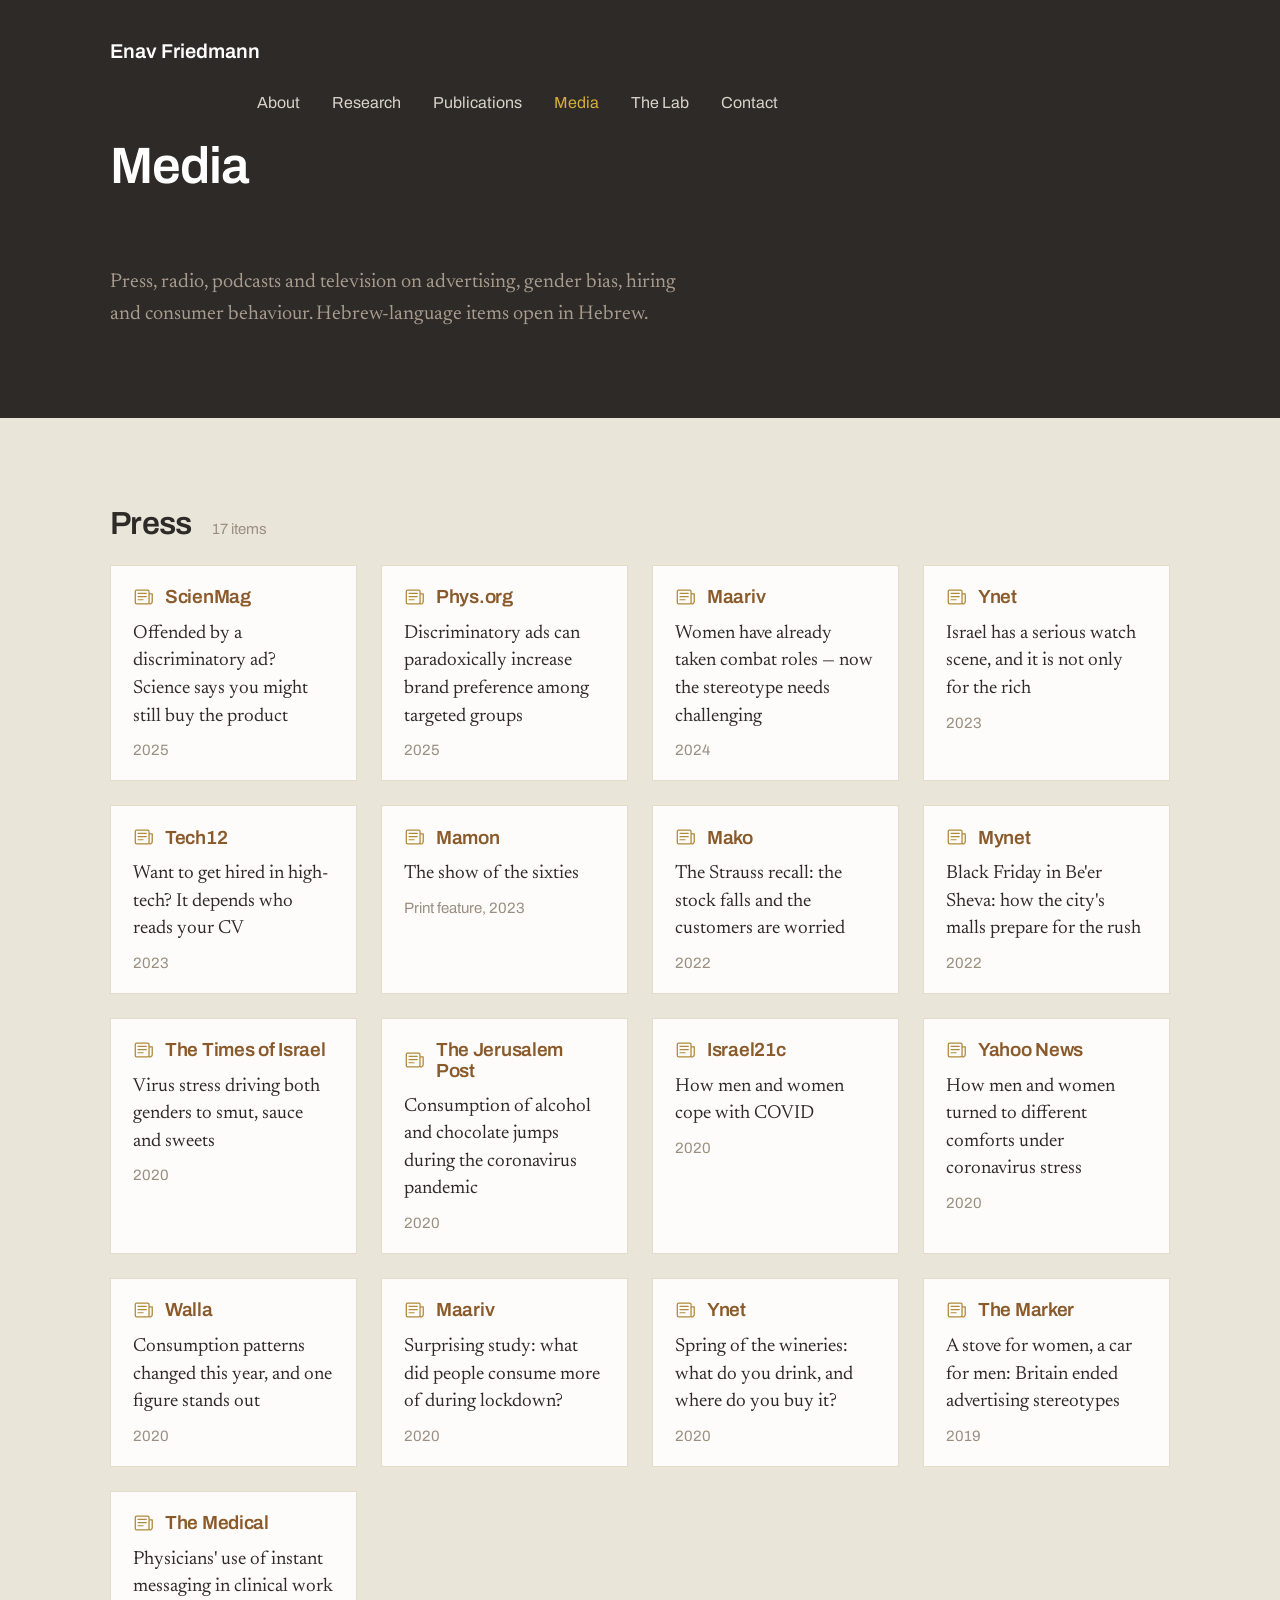
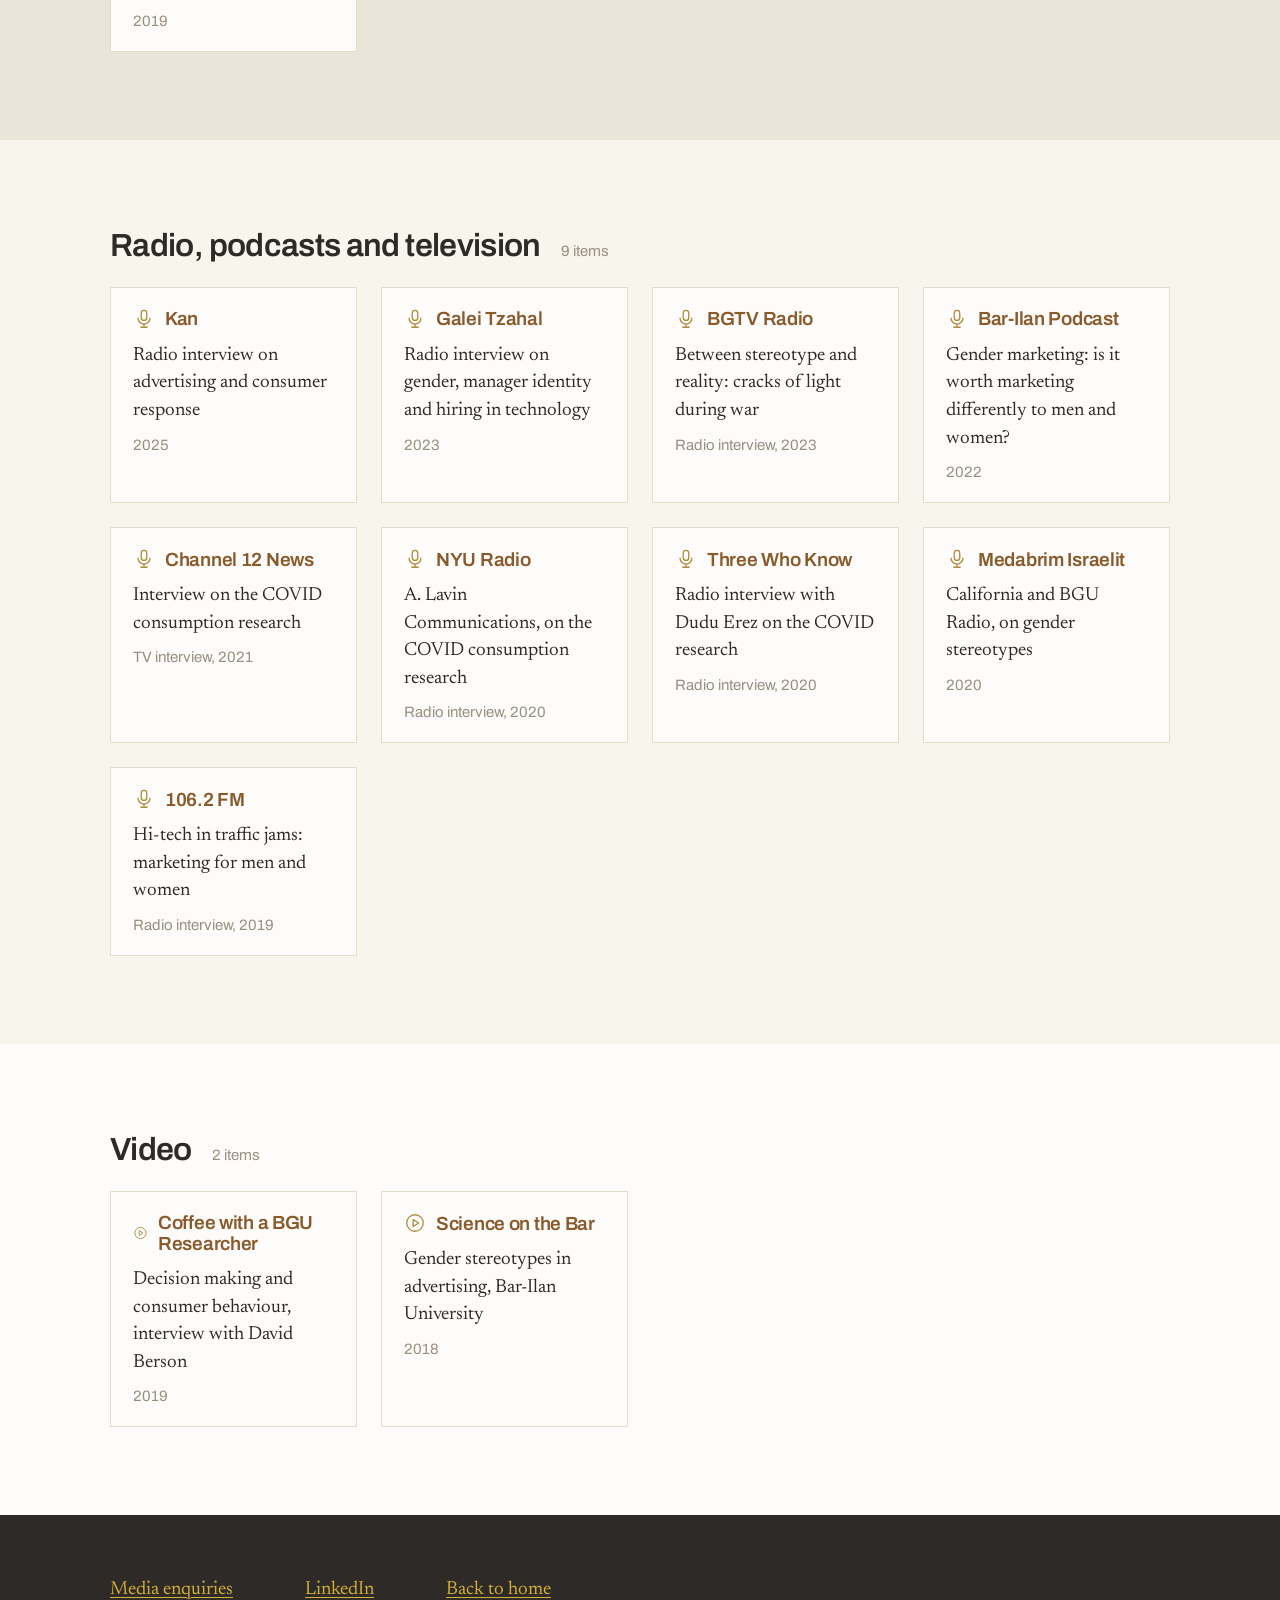
==== media.html @ 7a6b35b5 "Add site files" ====
<!doctype html>
<html lang="en">
<head>
<meta charset="utf-8">
<meta name="viewport" content="width=device-width, initial-scale=1">
<title>Media — Enav Friedmann</title>
<meta name="description" content="Press, radio and television coverage of Dr. Enav Friedmann's research.">
<link rel="preconnect" href="https://fonts.googleapis.com"><link rel="preconnect" href="https://fonts.gstatic.com" crossorigin><link rel="stylesheet" href="https://fonts.googleapis.com/css2?family=Archivo:wght@400;500;600;700&family=Newsreader:ital,opsz,wght@0,6..72,400;0,6..72,500;1,6..72,400&display=swap">
<link rel="canonical" href="https://enavfriedmann.pages.dev/media.html">
<link rel="stylesheet" href="style.css">
</head>
<body>
<header class="band band--ink"><div class="topbar"><a class="topbar__name" href="index.html">Enav Friedmann</a><nav aria-label="Main"><a href="index.html">About</a><a href="index.html#research">Research</a><a href="publications.html">Publications</a><a href="media.html" aria-current="page">Media</a><a href="index.html#lab">The Lab</a><a href="index.html#contact">Contact</a></nav></div><div class="pagehead"><h1>Media</h1><p>Press, radio, podcasts and television on advertising, gender bias, hiring and consumer behaviour. Hebrew-language items open in Hebrew.</p></div></header><section class="band band--deep"><div style="display:flex;align-items:baseline;gap:20px;flex-wrap:wrap"><h2 class="section" style="font-size:32px">Press</h2><span class="card__meta">17 items</span></div><div class="grid4" style="margin-top:24px"><a href="https://scienmag.com/have-you-been-offended-by-a-discriminatory-or-harmful-ad-science-reveals-you-might-still-end-up-buying-the-product/" class="card"><span class="card__outlet"><svg width="22" height="22" viewBox="0 0 24 24" aria-hidden="true"><rect x="2.5" y="4.5" width="15" height="15" rx="1.5" fill="none" stroke="#B08A3A" stroke-width="1.4"/><path d="M17.5,8.5 H21 V17 a2.5,2.5 0 0 1 -3.5,2.3" fill="none" stroke="#B08A3A" stroke-width="1.4" stroke-linejoin="round"/><path d="M5.5,8 H14.5 M5.5,11.5 H14.5 M5.5,15 H11" stroke="#B08A3A" stroke-width="1.3" stroke-linecap="round"/></svg>ScienMag</span>
<span class="card__head">Offended by a discriminatory ad? Science says you might still buy the product</span>
<span class="card__meta">2025</span></a><a href="https://phys.org/news/2025-08-discriminatory-ads-paradoxically-brand-groups.html" class="card"><span class="card__outlet"><svg width="22" height="22" viewBox="0 0 24 24" aria-hidden="true"><rect x="2.5" y="4.5" width="15" height="15" rx="1.5" fill="none" stroke="#B08A3A" stroke-width="1.4"/><path d="M17.5,8.5 H21 V17 a2.5,2.5 0 0 1 -3.5,2.3" fill="none" stroke="#B08A3A" stroke-width="1.4" stroke-linejoin="round"/><path d="M5.5,8 H14.5 M5.5,11.5 H14.5 M5.5,15 H11" stroke="#B08A3A" stroke-width="1.3" stroke-linecap="round"/></svg>Phys.org</span>
<span class="card__head">Discriminatory ads can paradoxically increase brand preference among targeted groups</span>
<span class="card__meta">2025</span></a><a href="https://m.maariv.co.il/journalists/opinions/Article-1073296" class="card"><span class="card__outlet"><svg width="22" height="22" viewBox="0 0 24 24" aria-hidden="true"><rect x="2.5" y="4.5" width="15" height="15" rx="1.5" fill="none" stroke="#B08A3A" stroke-width="1.4"/><path d="M17.5,8.5 H21 V17 a2.5,2.5 0 0 1 -3.5,2.3" fill="none" stroke="#B08A3A" stroke-width="1.4" stroke-linejoin="round"/><path d="M5.5,8 H14.5 M5.5,11.5 H14.5 M5.5,15 H11" stroke="#B08A3A" stroke-width="1.3" stroke-linecap="round"/></svg>Maariv</span>
<span class="card__head">Women have already taken combat roles — now the stereotype needs challenging</span>
<span class="card__meta">2024</span></a><a href="https://www.ynet.co.il/economy/article/syiraynro" class="card"><span class="card__outlet"><svg width="22" height="22" viewBox="0 0 24 24" aria-hidden="true"><rect x="2.5" y="4.5" width="15" height="15" rx="1.5" fill="none" stroke="#B08A3A" stroke-width="1.4"/><path d="M17.5,8.5 H21 V17 a2.5,2.5 0 0 1 -3.5,2.3" fill="none" stroke="#B08A3A" stroke-width="1.4" stroke-linejoin="round"/><path d="M5.5,8 H14.5 M5.5,11.5 H14.5 M5.5,15 H11" stroke="#B08A3A" stroke-width="1.3" stroke-linecap="round"/></svg>Ynet</span>
<span class="card__head">Israel has a serious watch scene, and it is not only for the rich</span>
<span class="card__meta">2023</span></a><a href="https://www.tech12.co.il/index-career/Article-99620f83c27b481027.htm" class="card"><span class="card__outlet"><svg width="22" height="22" viewBox="0 0 24 24" aria-hidden="true"><rect x="2.5" y="4.5" width="15" height="15" rx="1.5" fill="none" stroke="#B08A3A" stroke-width="1.4"/><path d="M17.5,8.5 H21 V17 a2.5,2.5 0 0 1 -3.5,2.3" fill="none" stroke="#B08A3A" stroke-width="1.4" stroke-linejoin="round"/><path d="M5.5,8 H14.5 M5.5,11.5 H14.5 M5.5,15 H11" stroke="#B08A3A" stroke-width="1.3" stroke-linecap="round"/></svg>Tech12</span>
<span class="card__head">Want to get hired in high-tech? It depends who reads your CV</span>
<span class="card__meta">2023</span></a><div class="card"><span class="card__outlet"><svg width="22" height="22" viewBox="0 0 24 24" aria-hidden="true"><rect x="2.5" y="4.5" width="15" height="15" rx="1.5" fill="none" stroke="#B08A3A" stroke-width="1.4"/><path d="M17.5,8.5 H21 V17 a2.5,2.5 0 0 1 -3.5,2.3" fill="none" stroke="#B08A3A" stroke-width="1.4" stroke-linejoin="round"/><path d="M5.5,8 H14.5 M5.5,11.5 H14.5 M5.5,15 H11" stroke="#B08A3A" stroke-width="1.3" stroke-linecap="round"/></svg>Mamon</span>
<span class="card__head">The show of the sixties</span>
<span class="card__meta">Print feature, 2023</span></div><a href="https://www.mako.co.il/news-money/2022q2/Article-269127523806081027.htm" class="card"><span class="card__outlet"><svg width="22" height="22" viewBox="0 0 24 24" aria-hidden="true"><rect x="2.5" y="4.5" width="15" height="15" rx="1.5" fill="none" stroke="#B08A3A" stroke-width="1.4"/><path d="M17.5,8.5 H21 V17 a2.5,2.5 0 0 1 -3.5,2.3" fill="none" stroke="#B08A3A" stroke-width="1.4" stroke-linejoin="round"/><path d="M5.5,8 H14.5 M5.5,11.5 H14.5 M5.5,15 H11" stroke="#B08A3A" stroke-width="1.3" stroke-linecap="round"/></svg>Mako</span>
<span class="card__head">The Strauss recall: the stock falls and the customers are worried</span>
<span class="card__meta">2022</span></a><a href="https://beersheva.mynet.co.il/article/hjeppw4us" class="card"><span class="card__outlet"><svg width="22" height="22" viewBox="0 0 24 24" aria-hidden="true"><rect x="2.5" y="4.5" width="15" height="15" rx="1.5" fill="none" stroke="#B08A3A" stroke-width="1.4"/><path d="M17.5,8.5 H21 V17 a2.5,2.5 0 0 1 -3.5,2.3" fill="none" stroke="#B08A3A" stroke-width="1.4" stroke-linejoin="round"/><path d="M5.5,8 H14.5 M5.5,11.5 H14.5 M5.5,15 H11" stroke="#B08A3A" stroke-width="1.3" stroke-linecap="round"/></svg>Mynet</span>
<span class="card__head">Black Friday in Be'er Sheva: how the city's malls prepare for the rush</span>
<span class="card__meta">2022</span></a><a href="https://www.timesofisrael.com/virus-stress-driving-both-genders-to-smut-sauce-and-sweets-research/" class="card"><span class="card__outlet"><svg width="22" height="22" viewBox="0 0 24 24" aria-hidden="true"><rect x="2.5" y="4.5" width="15" height="15" rx="1.5" fill="none" stroke="#B08A3A" stroke-width="1.4"/><path d="M17.5,8.5 H21 V17 a2.5,2.5 0 0 1 -3.5,2.3" fill="none" stroke="#B08A3A" stroke-width="1.4" stroke-linejoin="round"/><path d="M5.5,8 H14.5 M5.5,11.5 H14.5 M5.5,15 H11" stroke="#B08A3A" stroke-width="1.3" stroke-linecap="round"/></svg>The Times of Israel</span>
<span class="card__head">Virus stress driving both genders to smut, sauce and sweets</span>
<span class="card__meta">2020</span></a><a href="https://www.jpost.com/health-science/alcohol-chocolate-and-porn-consumption-jumps-during-coronavirus-pandemic-641475" class="card"><span class="card__outlet"><svg width="22" height="22" viewBox="0 0 24 24" aria-hidden="true"><rect x="2.5" y="4.5" width="15" height="15" rx="1.5" fill="none" stroke="#B08A3A" stroke-width="1.4"/><path d="M17.5,8.5 H21 V17 a2.5,2.5 0 0 1 -3.5,2.3" fill="none" stroke="#B08A3A" stroke-width="1.4" stroke-linejoin="round"/><path d="M5.5,8 H14.5 M5.5,11.5 H14.5 M5.5,15 H11" stroke="#B08A3A" stroke-width="1.3" stroke-linecap="round"/></svg>The Jerusalem Post</span>
<span class="card__head">Consumption of alcohol and chocolate jumps during the coronavirus pandemic</span>
<span class="card__meta">2020</span></a><a href="https://www.israel21c.org/chocolate-booze-porn-how-men-and-women-cope-with-covid/" class="card"><span class="card__outlet"><svg width="22" height="22" viewBox="0 0 24 24" aria-hidden="true"><rect x="2.5" y="4.5" width="15" height="15" rx="1.5" fill="none" stroke="#B08A3A" stroke-width="1.4"/><path d="M17.5,8.5 H21 V17 a2.5,2.5 0 0 1 -3.5,2.3" fill="none" stroke="#B08A3A" stroke-width="1.4" stroke-linejoin="round"/><path d="M5.5,8 H14.5 M5.5,11.5 H14.5 M5.5,15 H11" stroke="#B08A3A" stroke-width="1.3" stroke-linecap="round"/></svg>Israel21c</span>
<span class="card__head">How men and women cope with COVID</span>
<span class="card__meta">2020</span></a><a href="https://www.yahoo.com/news/women-porn-chocolate-man-coronavirus-160414730.html" class="card"><span class="card__outlet"><svg width="22" height="22" viewBox="0 0 24 24" aria-hidden="true"><rect x="2.5" y="4.5" width="15" height="15" rx="1.5" fill="none" stroke="#B08A3A" stroke-width="1.4"/><path d="M17.5,8.5 H21 V17 a2.5,2.5 0 0 1 -3.5,2.3" fill="none" stroke="#B08A3A" stroke-width="1.4" stroke-linejoin="round"/><path d="M5.5,8 H14.5 M5.5,11.5 H14.5 M5.5,15 H11" stroke="#B08A3A" stroke-width="1.3" stroke-linecap="round"/></svg>Yahoo News</span>
<span class="card__head">How men and women turned to different comforts under coronavirus stress</span>
<span class="card__meta">2020</span></a><a href="https://tech.walla.co.il/item/3385173" class="card"><span class="card__outlet"><svg width="22" height="22" viewBox="0 0 24 24" aria-hidden="true"><rect x="2.5" y="4.5" width="15" height="15" rx="1.5" fill="none" stroke="#B08A3A" stroke-width="1.4"/><path d="M17.5,8.5 H21 V17 a2.5,2.5 0 0 1 -3.5,2.3" fill="none" stroke="#B08A3A" stroke-width="1.4" stroke-linejoin="round"/><path d="M5.5,8 H14.5 M5.5,11.5 H14.5 M5.5,15 H11" stroke="#B08A3A" stroke-width="1.3" stroke-linecap="round"/></svg>Walla</span>
<span class="card__head">Consumption patterns changed this year, and one figure stands out</span>
<span class="card__meta">2020</span></a><a href="https://www.maariv.co.il/news/viral/Article-788708" class="card"><span class="card__outlet"><svg width="22" height="22" viewBox="0 0 24 24" aria-hidden="true"><rect x="2.5" y="4.5" width="15" height="15" rx="1.5" fill="none" stroke="#B08A3A" stroke-width="1.4"/><path d="M17.5,8.5 H21 V17 a2.5,2.5 0 0 1 -3.5,2.3" fill="none" stroke="#B08A3A" stroke-width="1.4" stroke-linejoin="round"/><path d="M5.5,8 H14.5 M5.5,11.5 H14.5 M5.5,15 H11" stroke="#B08A3A" stroke-width="1.3" stroke-linecap="round"/></svg>Maariv</span>
<span class="card__head">Surprising study: what did people consume more of during lockdown?</span>
<span class="card__meta">2020</span></a><a href="https://www.ynet.co.il/economy/article/HkEW5nD4v" class="card"><span class="card__outlet"><svg width="22" height="22" viewBox="0 0 24 24" aria-hidden="true"><rect x="2.5" y="4.5" width="15" height="15" rx="1.5" fill="none" stroke="#B08A3A" stroke-width="1.4"/><path d="M17.5,8.5 H21 V17 a2.5,2.5 0 0 1 -3.5,2.3" fill="none" stroke="#B08A3A" stroke-width="1.4" stroke-linejoin="round"/><path d="M5.5,8 H14.5 M5.5,11.5 H14.5 M5.5,15 H11" stroke="#B08A3A" stroke-width="1.3" stroke-linecap="round"/></svg>Ynet</span>
<span class="card__head">Spring of the wineries: what do you drink, and where do you buy it?</span>
<span class="card__meta">2020</span></a><a href="https://www.themarker.com/advertising/.premium-1.6883371" class="card"><span class="card__outlet"><svg width="22" height="22" viewBox="0 0 24 24" aria-hidden="true"><rect x="2.5" y="4.5" width="15" height="15" rx="1.5" fill="none" stroke="#B08A3A" stroke-width="1.4"/><path d="M17.5,8.5 H21 V17 a2.5,2.5 0 0 1 -3.5,2.3" fill="none" stroke="#B08A3A" stroke-width="1.4" stroke-linejoin="round"/><path d="M5.5,8 H14.5 M5.5,11.5 H14.5 M5.5,15 H11" stroke="#B08A3A" stroke-width="1.3" stroke-linecap="round"/></svg>The Marker</span>
<span class="card__head">A stove for women, a car for men: Britain ended advertising stereotypes</span>
<span class="card__meta">2019</span></a><a href="http://www.themedical.co.il/Article.aspx?f=12&amp;s=2&amp;id=4566" class="card"><span class="card__outlet"><svg width="22" height="22" viewBox="0 0 24 24" aria-hidden="true"><rect x="2.5" y="4.5" width="15" height="15" rx="1.5" fill="none" stroke="#B08A3A" stroke-width="1.4"/><path d="M17.5,8.5 H21 V17 a2.5,2.5 0 0 1 -3.5,2.3" fill="none" stroke="#B08A3A" stroke-width="1.4" stroke-linejoin="round"/><path d="M5.5,8 H14.5 M5.5,11.5 H14.5 M5.5,15 H11" stroke="#B08A3A" stroke-width="1.3" stroke-linecap="round"/></svg>The Medical</span>
<span class="card__head">Physicians' use of instant messaging in clinical work</span>
<span class="card__meta">2019</span></a></div></section><section class="band band--pale"><div style="display:flex;align-items:baseline;gap:20px;flex-wrap:wrap"><h2 class="section" style="font-size:32px">Radio, podcasts and television</h2><span class="card__meta">9 items</span></div><div class="grid4" style="margin-top:24px"><a href="https://kan.org.il/content/kan/podcasts/p-8270/940524/" class="card"><span class="card__outlet"><svg width="22" height="22" viewBox="0 0 24 24" aria-hidden="true"><rect x="9" y="2.5" width="6" height="11" rx="3" fill="none" stroke="#B08A3A" stroke-width="1.4"/><path d="M5.5,11 a6.5,6.5 0 0 0 13,0" fill="none" stroke="#B08A3A" stroke-width="1.4" stroke-linecap="round"/><path d="M12,17.5 V21 M8.5,21 H15.5" stroke="#B08A3A" stroke-width="1.4" stroke-linecap="round"/></svg>Kan</span>
<span class="card__head">Radio interview on advertising and consumer response</span>
<span class="card__meta">2025</span></a><a href="https://youtu.be/tvySqyRz0js" class="card"><span class="card__outlet"><svg width="22" height="22" viewBox="0 0 24 24" aria-hidden="true"><rect x="9" y="2.5" width="6" height="11" rx="3" fill="none" stroke="#B08A3A" stroke-width="1.4"/><path d="M5.5,11 a6.5,6.5 0 0 0 13,0" fill="none" stroke="#B08A3A" stroke-width="1.4" stroke-linecap="round"/><path d="M12,17.5 V21 M8.5,21 H15.5" stroke="#B08A3A" stroke-width="1.4" stroke-linecap="round"/></svg>Galei Tzahal</span>
<span class="card__head">Radio interview on gender, manager identity and hiring in technology</span>
<span class="card__meta">2023</span></a><div class="card"><span class="card__outlet"><svg width="22" height="22" viewBox="0 0 24 24" aria-hidden="true"><rect x="9" y="2.5" width="6" height="11" rx="3" fill="none" stroke="#B08A3A" stroke-width="1.4"/><path d="M5.5,11 a6.5,6.5 0 0 0 13,0" fill="none" stroke="#B08A3A" stroke-width="1.4" stroke-linecap="round"/><path d="M12,17.5 V21 M8.5,21 H15.5" stroke="#B08A3A" stroke-width="1.4" stroke-linecap="round"/></svg>BGTV Radio</span>
<span class="card__head">Between stereotype and reality: cracks of light during war</span>
<span class="card__meta">Radio interview, 2023</span></div><a href="https://www.biu.ac.il/podcast/12281" class="card"><span class="card__outlet"><svg width="22" height="22" viewBox="0 0 24 24" aria-hidden="true"><rect x="9" y="2.5" width="6" height="11" rx="3" fill="none" stroke="#B08A3A" stroke-width="1.4"/><path d="M5.5,11 a6.5,6.5 0 0 0 13,0" fill="none" stroke="#B08A3A" stroke-width="1.4" stroke-linecap="round"/><path d="M12,17.5 V21 M8.5,21 H15.5" stroke="#B08A3A" stroke-width="1.4" stroke-linecap="round"/></svg>Bar-Ilan Podcast</span>
<span class="card__head">Gender marketing: is it worth marketing differently to men and women?</span>
<span class="card__meta">2022</span></a><div class="card"><span class="card__outlet"><svg width="22" height="22" viewBox="0 0 24 24" aria-hidden="true"><rect x="9" y="2.5" width="6" height="11" rx="3" fill="none" stroke="#B08A3A" stroke-width="1.4"/><path d="M5.5,11 a6.5,6.5 0 0 0 13,0" fill="none" stroke="#B08A3A" stroke-width="1.4" stroke-linecap="round"/><path d="M12,17.5 V21 M8.5,21 H15.5" stroke="#B08A3A" stroke-width="1.4" stroke-linecap="round"/></svg>Channel 12 News</span>
<span class="card__head">Interview on the COVID consumption research</span>
<span class="card__meta">TV interview, 2021</span></div><div class="card"><span class="card__outlet"><svg width="22" height="22" viewBox="0 0 24 24" aria-hidden="true"><rect x="9" y="2.5" width="6" height="11" rx="3" fill="none" stroke="#B08A3A" stroke-width="1.4"/><path d="M5.5,11 a6.5,6.5 0 0 0 13,0" fill="none" stroke="#B08A3A" stroke-width="1.4" stroke-linecap="round"/><path d="M12,17.5 V21 M8.5,21 H15.5" stroke="#B08A3A" stroke-width="1.4" stroke-linecap="round"/></svg>NYU Radio</span>
<span class="card__head">A. Lavin Communications, on the COVID consumption research</span>
<span class="card__meta">Radio interview, 2020</span></div><div class="card"><span class="card__outlet"><svg width="22" height="22" viewBox="0 0 24 24" aria-hidden="true"><rect x="9" y="2.5" width="6" height="11" rx="3" fill="none" stroke="#B08A3A" stroke-width="1.4"/><path d="M5.5,11 a6.5,6.5 0 0 0 13,0" fill="none" stroke="#B08A3A" stroke-width="1.4" stroke-linecap="round"/><path d="M12,17.5 V21 M8.5,21 H15.5" stroke="#B08A3A" stroke-width="1.4" stroke-linecap="round"/></svg>Three Who Know</span>
<span class="card__head">Radio interview with Dudu Erez on the COVID research</span>
<span class="card__meta">Radio interview, 2020</span></div><a href="https://www.facebook.com/talia.priel/posts/10223049304114685" class="card"><span class="card__outlet"><svg width="22" height="22" viewBox="0 0 24 24" aria-hidden="true"><rect x="9" y="2.5" width="6" height="11" rx="3" fill="none" stroke="#B08A3A" stroke-width="1.4"/><path d="M5.5,11 a6.5,6.5 0 0 0 13,0" fill="none" stroke="#B08A3A" stroke-width="1.4" stroke-linecap="round"/><path d="M12,17.5 V21 M8.5,21 H15.5" stroke="#B08A3A" stroke-width="1.4" stroke-linecap="round"/></svg>Medabrim Israelit</span>
<span class="card__head">California and BGU Radio, on gender stereotypes</span>
<span class="card__meta">2020</span></a><div class="card"><span class="card__outlet"><svg width="22" height="22" viewBox="0 0 24 24" aria-hidden="true"><rect x="9" y="2.5" width="6" height="11" rx="3" fill="none" stroke="#B08A3A" stroke-width="1.4"/><path d="M5.5,11 a6.5,6.5 0 0 0 13,0" fill="none" stroke="#B08A3A" stroke-width="1.4" stroke-linecap="round"/><path d="M12,17.5 V21 M8.5,21 H15.5" stroke="#B08A3A" stroke-width="1.4" stroke-linecap="round"/></svg>106.2 FM</span>
<span class="card__head">Hi-tech in traffic jams: marketing for men and women</span>
<span class="card__meta">Radio interview, 2019</span></div></div></section><section class="band "><div style="display:flex;align-items:baseline;gap:20px;flex-wrap:wrap"><h2 class="section" style="font-size:32px">Video</h2><span class="card__meta">2 items</span></div><div class="grid4" style="margin-top:24px"><a href="https://www.youtube.com/watch?v=xHjI4qjUa8" class="card"><span class="card__outlet"><svg width="22" height="22" viewBox="0 0 24 24" aria-hidden="true"><circle cx="12" cy="12" r="9" fill="none" stroke="#B08A3A" stroke-width="1.4"/><path d="M10,8.2 L16,12 L10,15.8 Z" fill="none" stroke="#B08A3A" stroke-width="1.4" stroke-linejoin="round"/></svg>Coffee with a BGU Researcher</span>
<span class="card__head">Decision making and consumer behaviour, interview with David Berson</span>
<span class="card__meta">2019</span></a><a href="https://www.youtube.com/watch?v=zvtzeI1Rldc" class="card"><span class="card__outlet"><svg width="22" height="22" viewBox="0 0 24 24" aria-hidden="true"><circle cx="12" cy="12" r="9" fill="none" stroke="#B08A3A" stroke-width="1.4"/><path d="M10,8.2 L16,12 L10,15.8 Z" fill="none" stroke="#B08A3A" stroke-width="1.4" stroke-linejoin="round"/></svg>Science on the Bar</span>
<span class="card__head">Gender stereotypes in advertising, Bar-Ilan University</span>
<span class="card__meta">2018</span></a></div></section><footer><div class="foot" style="border:0;margin:0;padding:0"><p><a href="mailto:enavfrie@bgu.ac.il">Media enquiries</a></p><p><a href="https://www.linkedin.com/in/enav-friedmann-14080b145/">LinkedIn</a></p><p><a href="index.html">Back to home</a></p></div></footer>
</body>
</html>
---- style.css ----
:root {
  --ink: #2E2A28;
  --ink-soft: #4A443F;
  --paper: #FDFCFA;
  --beige: #F4F1E9;
  --beige-deep: #EAE5D9;
  --beige-pale: #F8F5ED;
  --gold: #D4AF37;
  --gold-deep: #9A7B1F;
  --brown: #8A5A2B;
  --clay: #A8442C;
  --text: #2E2A28;
  --text-soft: #544A41;
  --muted: #7A6D60;
  --muted-dark: #A79C8E;
  --cream: #D8D2C8;
  --rule: #DED8CC;
  --sans: Archivo, system-ui, sans-serif;
  --serif: Newsreader, Georgia, serif;
  --pad: 110px;
}
* { box-sizing: border-box; }
html { scroll-behavior: smooth; }
body {
  margin: 0;
  background: var(--paper);
  font-family: var(--serif);
  color: var(--text);
  -webkit-font-smoothing: antialiased;
}
a { color: var(--brown); text-decoration-thickness: 1px; text-underline-offset: 3px; }
a:hover { color: var(--clay); }
a:focus-visible { outline: 2px solid var(--gold); outline-offset: 3px; }
h1, h2, h3 { font-family: var(--sans); font-weight: 600; letter-spacing: -0.02em; margin: 0; }
.band { padding: 88px var(--pad); }
.band--ink { background: var(--ink); color: #fff; }
.band--beige { background: var(--beige); }
.band--pale { background: var(--beige-pale); }
.band--deep { background: var(--beige-deep); }
.row { display: flex; gap: 88px; align-items: flex-start; }
.row__rail { width: 280px; flex-shrink: 0; }
.row__body { flex: 1; min-width: 0; }
h2.section { font-size: 40px; line-height: 1.1; }
h3.group { font-family: var(--sans); font-size: 16px; font-weight: 600; color: var(--brown); margin: 0 0 8px; }
.list { display: flex; flex-direction: column; }
.list > * { border-top: 1px solid var(--rule); padding: 19px 0; }
.list > *:last-child { border-bottom: 1px solid var(--rule); }
.item-title { font-size: 22px; line-height: 1.42; display: block; }
.item-meta { font-family: var(--sans); font-size: 16px; color: var(--muted); display: block; margin-top: 6px; }
.grid2 { display: grid; grid-template-columns: repeat(2, minmax(0, 1fr)); gap: 46px 64px; }
.grid3 { display: grid; grid-template-columns: repeat(3, minmax(0, 1fr)); gap: 52px; }
.grid4 { display: grid; grid-template-columns: repeat(4, minmax(0, 1fr)); gap: 24px; }
/* ---------- top bar ---------- */
.topbar { display: flex; align-items: baseline; gap: 32px; flex-wrap: wrap; position: absolute; top: 40px; left: var(--pad); right: 502px; }
.topbar__name { font-family: var(--sans); font-size: 20px; font-weight: 600; color: #fff; text-decoration: none; }
.topbar nav { margin-left: auto; display: flex; gap: 32px; flex-wrap: wrap; }
.topbar nav a { font-family: var(--sans); font-size: 16px; color: var(--cream); text-decoration: none; }
.topbar nav a:hover, .topbar nav a[aria-current="page"] { color: var(--gold); }
/* ---------- hero ---------- */
.hero { position: relative; background: var(--ink); display: flex; align-items: stretch; min-height: 560px; }
.hero__content { flex: 1; min-width: 0; padding: 104px 502px 72px var(--pad); display: flex; flex-direction: column; gap: 36px; justify-content: center; }
.hero h1 { font-size: clamp(38px, 4.6vw, 66px); line-height: 1.06; color: #fff; letter-spacing: -0.03em; }
.hero__sub { font-size: clamp(19px, 1.7vw, 25px); line-height: 1.5; color: var(--cream); margin: 24px 0 0; max-width: 40ch; }
.hero__credit { font-family: var(--sans); font-size: 17px; line-height: 1.5; color: var(--muted-dark); }
.hero__portrait { position: absolute; top: 0; right: 0; bottom: 0; width: 430px; height: 100%; object-fit: cover; object-position: 50% 18%; display: block; }
.btns { display: flex; gap: 14px; flex-wrap: wrap; margin-top: 18px; }
.btn { font-family: var(--sans); font-size: 17px; font-weight: 500; padding: 11px 22px; border-radius: 3px; text-decoration: none; display: inline-block; }
.btn--solid { background: var(--gold); color: var(--ink); }
.btn--solid:hover { background: #E3C258; color: var(--ink); }
.btn--ghost { color: var(--gold); border: 1px solid #5C544D; }
.btn--ghost:hover { color: var(--gold); border-color: var(--gold); }
/* ---------- page header (inner pages) ---------- */
.pagehead { display: flex; gap: 72px; align-items: flex-end; margin-top: 52px; flex-wrap: wrap; }
.pagehead h1 { font-size: clamp(36px, 4vw, 58px); line-height: 1.05; color: #fff; width: 560px; max-width: 100%; }
.pagehead p { font-size: 20px; line-height: 1.6; color: var(--muted-dark); max-width: 52ch; margin: 0; }
/* ---------- misc ---------- */
.lead { font-size: 24px; line-height: 1.6; max-width: 70ch; margin: 0; }
.milestones { display: flex; flex-wrap: wrap; align-items: center; gap: 14px 18px; }
.milestones span { font-size: 19px; line-height: 1.5; }
.dot { width: 5px; height: 5px; border-radius: 50%; background: var(--gold); flex-shrink: 0; }
.question { font-size: clamp(21px, 2vw, 27px); line-height: 1.4; margin: 0; }
.card { display: flex; flex-direction: column; gap: 12px; text-decoration: none; background: var(--paper); border: 1px solid #E3DCCB; padding: 20px 22px 22px; }
.card:hover { border-color: var(--gold); }
.card__outlet { display: flex; align-items: center; gap: 10px; font-family: var(--sans); font-size: 19px; font-weight: 600; color: var(--brown); letter-spacing: -0.015em; }
.card__head { font-size: 19px; line-height: 1.45; color: var(--text); }
.card__meta { font-family: var(--sans); font-size: 15px; color: #9A8E80; }
.instr { display: flex; flex-direction: column; gap: 13px; border-top: 1px solid var(--ink-soft); padding-top: 22px; }
.instr__icon { display: block; margin-bottom: 4px; }
.instr h3 { font-size: 21px; color: #fff; }
.instr p { font-size: 19px; line-height: 1.55; color: var(--muted-dark); margin: 0; }
.pub { border-top: 1px solid var(--rule); padding: 22px 0; display: flex; flex-direction: column; gap: 7px; }
.pub:last-child { border-bottom: 1px solid var(--rule); }
.pub__title { font-size: 24px; line-height: 1.38; }
.pub__authors { font-size: 18px; line-height: 1.5; color: var(--text-soft); }
.pub__venue { display: flex; gap: 16px; align-items: baseline; flex-wrap: wrap; font-size: 17px; line-height: 1.5; color: var(--muted); }
.pub__venue em { font-style: italic; }
.pub__year { font-family: var(--sans); font-size: 15px; }
footer { background: var(--ink); color: #fff; padding: 60px var(--pad); }
footer a { color: var(--gold); }
.foot { display: flex; gap: 72px; flex-wrap: wrap; border-top: 1px solid var(--ink-soft); padding-top: 26px; margin-top: 30px; }
.foot span, .foot p { font-size: 19px; line-height: 1.6; color: var(--cream); margin: 0; }
@media (max-width: 1100px) {
  :root { --pad: 56px; }
  .row { gap: 48px; }
  .row__rail { width: 220px; }
  .grid4 { grid-template-columns: repeat(2, minmax(0, 1fr)); }
}
@media (max-width: 860px) {
  .hero { position: relative; }
  :root { --pad: 28px; }
  .band { padding: 56px var(--pad); }
  .hero { flex-direction: column-reverse; min-height: 0; position: static; }
  .hero__content { padding: 84px var(--pad) 44px; gap: 26px; }
  .hero__portrait { position: static; width: 100%; height: 320px; object-position: 50% 20%; }
  .row { flex-direction: column; gap: 22px; }
  .row__rail { width: 100%; }
  h2.section { font-size: 30px; }
  .grid2, .grid3, .grid4 { grid-template-columns: 1fr; gap: 30px; }
  .lead { font-size: 20px; }
  .item-title { font-size: 19px; }
  .pub__title { font-size: 20px; }
  .pagehead { gap: 22px; margin-top: 32px; }
  .topbar { position: absolute; top: 22px; left: var(--pad); right: var(--pad); }
  .topbar nav { gap: 16px; margin-left: 0; width: 100%; }
  .foot { gap: 28px; }
}
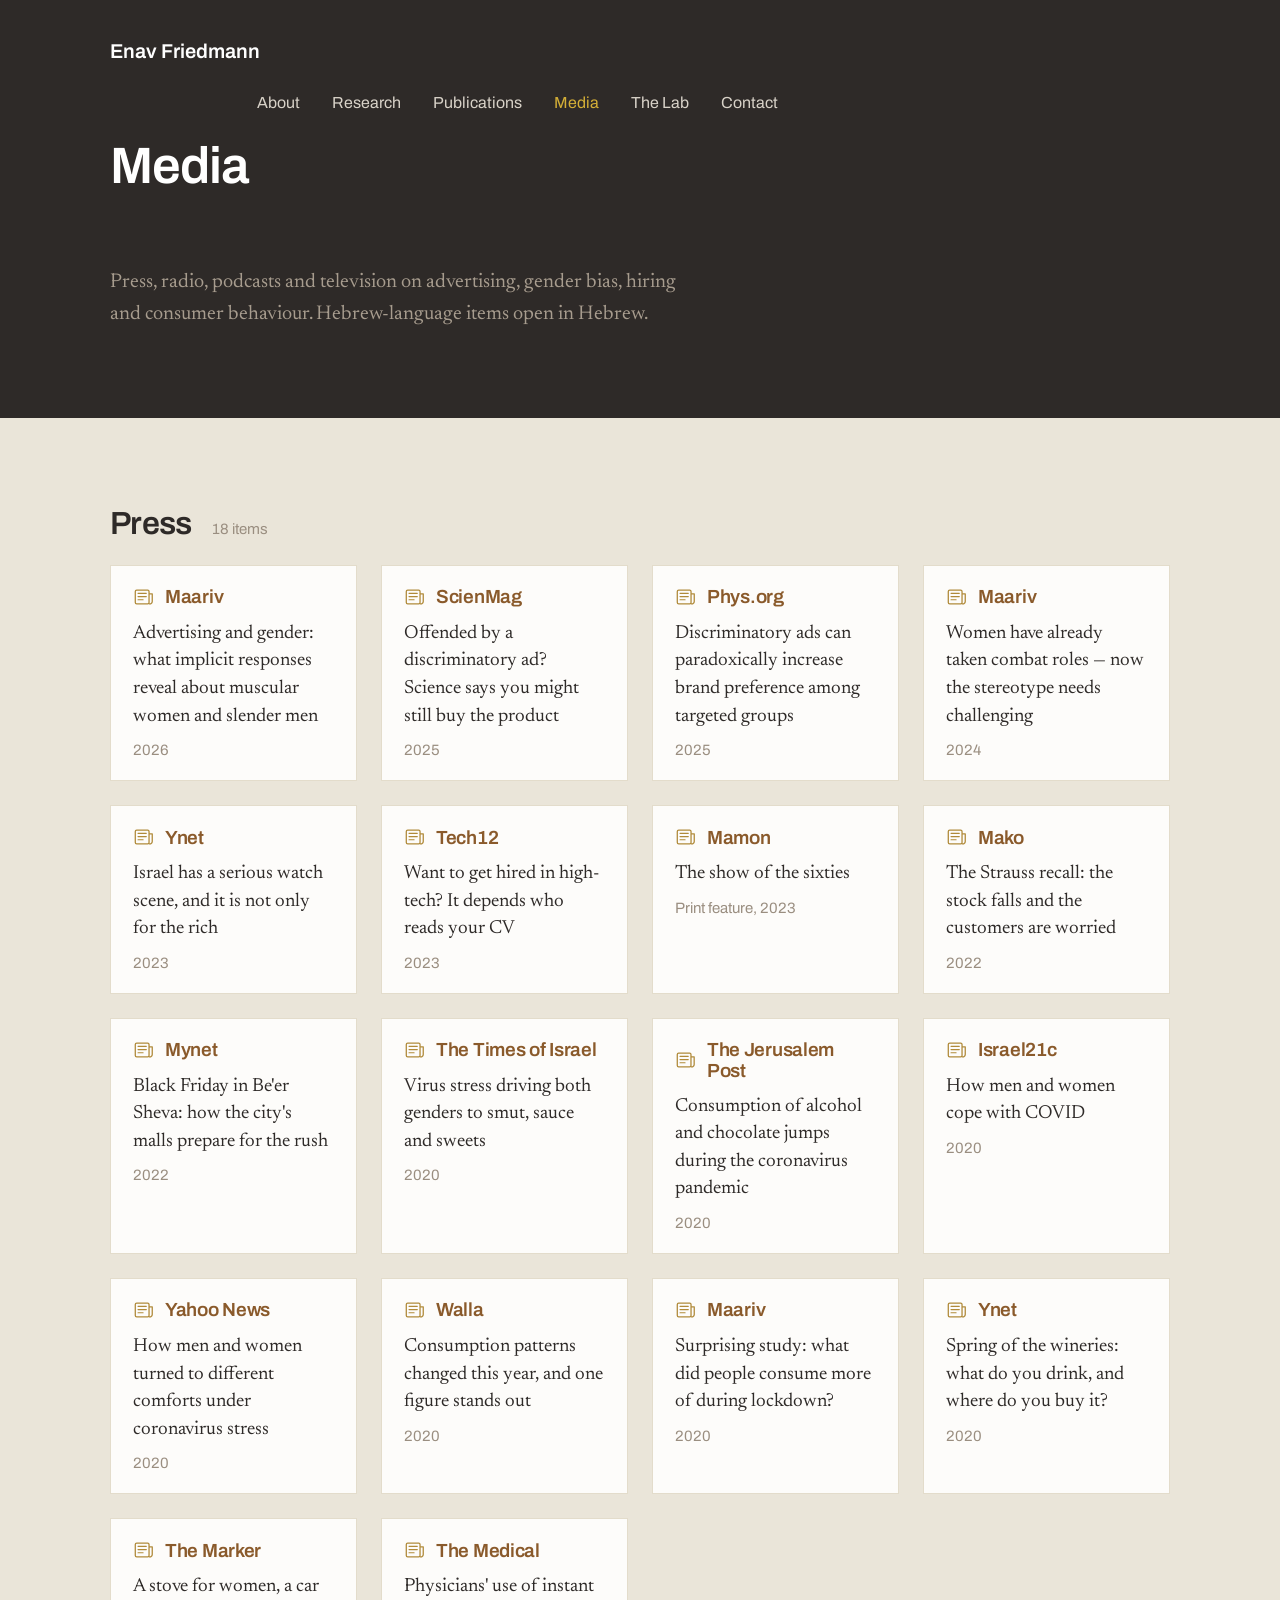
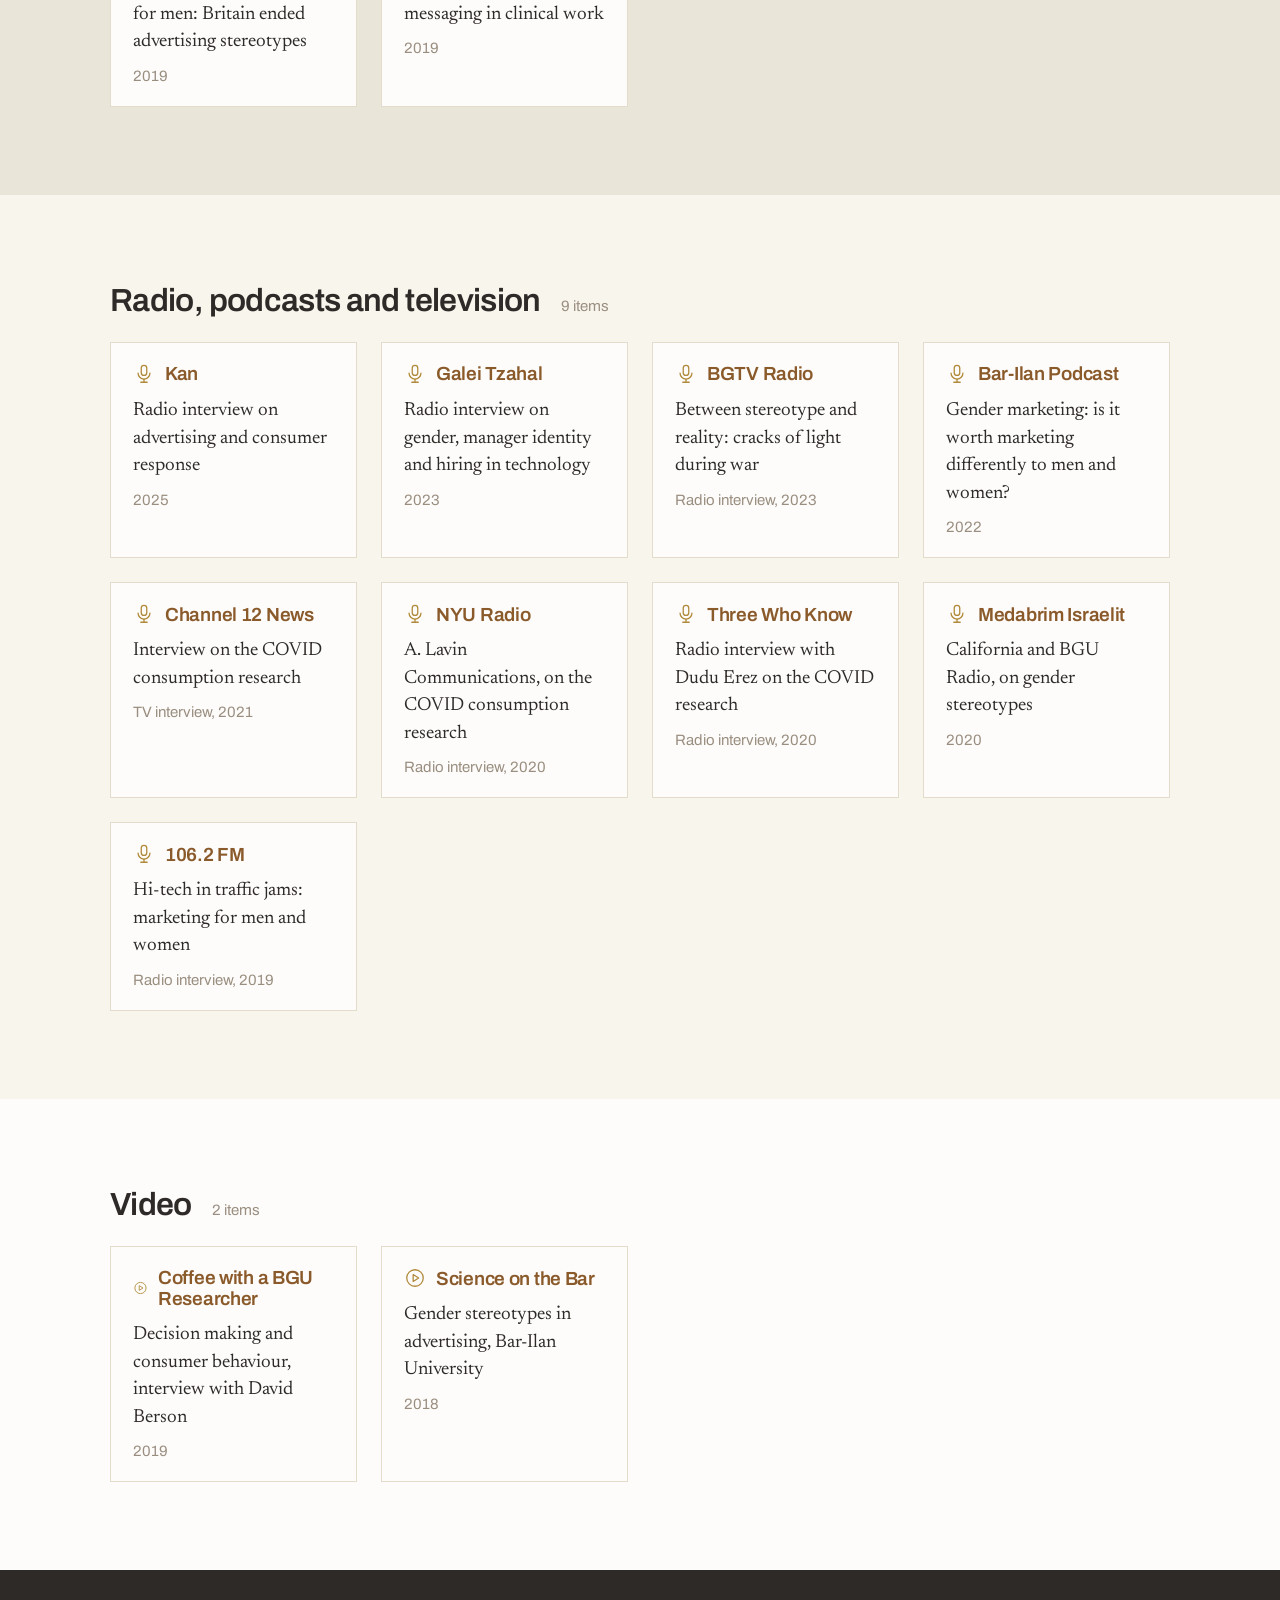
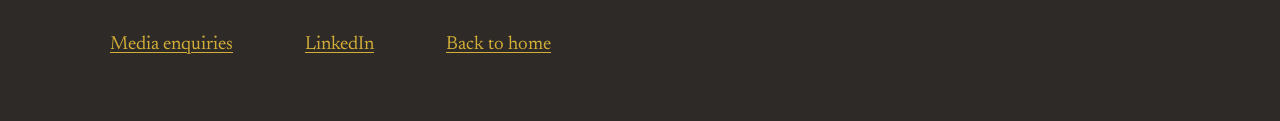
==== commit 73d80ec8: "Add Maariv 2026 coverage to media page" ====
--- a/media.html
+++ b/media.html
@@ -6,11 +6,13 @@
 <title>Media — Enav Friedmann</title>
 <meta name="description" content="Press, radio and television coverage of Dr. Enav Friedmann's research.">
 <link rel="preconnect" href="https://fonts.googleapis.com"><link rel="preconnect" href="https://fonts.gstatic.com" crossorigin><link rel="stylesheet" href="https://fonts.googleapis.com/css2?family=Archivo:wght@400;500;600;700&family=Newsreader:ital,opsz,wght@0,6..72,400;0,6..72,500;1,6..72,400&display=swap">
-<link rel="canonical" href="https://enavfriedmann.pages.dev/media.html">
+<link rel="canonical" href="https://enavfriedmann.com/media.html">
 <link rel="stylesheet" href="style.css">
 </head>
 <body>
-<header class="band band--ink"><div class="topbar"><a class="topbar__name" href="index.html">Enav Friedmann</a><nav aria-label="Main"><a href="index.html">About</a><a href="index.html#research">Research</a><a href="publications.html">Publications</a><a href="media.html" aria-current="page">Media</a><a href="index.html#lab">The Lab</a><a href="index.html#contact">Contact</a></nav></div><div class="pagehead"><h1>Media</h1><p>Press, radio, podcasts and television on advertising, gender bias, hiring and consumer behaviour. Hebrew-language items open in Hebrew.</p></div></header><section class="band band--deep"><div style="display:flex;align-items:baseline;gap:20px;flex-wrap:wrap"><h2 class="section" style="font-size:32px">Press</h2><span class="card__meta">17 items</span></div><div class="grid4" style="margin-top:24px"><a href="https://scienmag.com/have-you-been-offended-by-a-discriminatory-or-harmful-ad-science-reveals-you-might-still-end-up-buying-the-product/" class="card"><span class="card__outlet"><svg width="22" height="22" viewBox="0 0 24 24" aria-hidden="true"><rect x="2.5" y="4.5" width="15" height="15" rx="1.5" fill="none" stroke="#B08A3A" stroke-width="1.4"/><path d="M17.5,8.5 H21 V17 a2.5,2.5 0 0 1 -3.5,2.3" fill="none" stroke="#B08A3A" stroke-width="1.4" stroke-linejoin="round"/><path d="M5.5,8 H14.5 M5.5,11.5 H14.5 M5.5,15 H11" stroke="#B08A3A" stroke-width="1.3" stroke-linecap="round"/></svg>ScienMag</span>
+<header class="band band--ink"><div class="topbar"><a class="topbar__name" href="index.html">Enav Friedmann</a><nav aria-label="Main"><a href="index.html">About</a><a href="index.html#research">Research</a><a href="publications.html">Publications</a><a href="media.html" aria-current="page">Media</a><a href="index.html#lab">The Lab</a><a href="index.html#contact">Contact</a></nav></div><div class="pagehead"><h1>Media</h1><p>Press, radio, podcasts and television on advertising, gender bias, hiring and consumer behaviour. Hebrew-language items open in Hebrew.</p></div></header><section class="band band--deep"><div style="display:flex;align-items:baseline;gap:20px;flex-wrap:wrap"><h2 class="section" style="font-size:32px">Press</h2><span class="card__meta">18 items</span></div><div class="grid4" style="margin-top:24px"><a href="https://www.maariv.co.il/news/israel/article-1383588" class="card"><span class="card__outlet"><svg width="22" height="22" viewBox="0 0 24 24" aria-hidden="true"><rect x="2.5" y="4.5" width="15" height="15" rx="1.5" fill="none" stroke="#B08A3A" stroke-width="1.4"/><path d="M17.5,8.5 H21 V17 a2.5,2.5 0 0 1 -3.5,2.3" fill="none" stroke="#B08A3A" stroke-width="1.4" stroke-linejoin="round"/><path d="M5.5,8 H14.5 M5.5,11.5 H14.5 M5.5,15 H11" stroke="#B08A3A" stroke-width="1.3" stroke-linecap="round"/></svg>Maariv</span>
+<span class="card__head">Advertising and gender: what implicit responses reveal about muscular women and slender men</span>
+<span class="card__meta">2026</span></a><a href="https://scienmag.com/have-you-been-offended-by-a-discriminatory-or-harmful-ad-science-reveals-you-might-still-end-up-buying-the-product/" class="card"><span class="card__outlet"><svg width="22" height="22" viewBox="0 0 24 24" aria-hidden="true"><rect x="2.5" y="4.5" width="15" height="15" rx="1.5" fill="none" stroke="#B08A3A" stroke-width="1.4"/><path d="M17.5,8.5 H21 V17 a2.5,2.5 0 0 1 -3.5,2.3" fill="none" stroke="#B08A3A" stroke-width="1.4" stroke-linejoin="round"/><path d="M5.5,8 H14.5 M5.5,11.5 H14.5 M5.5,15 H11" stroke="#B08A3A" stroke-width="1.3" stroke-linecap="round"/></svg>ScienMag</span>
 <span class="card__head">Offended by a discriminatory ad? Science says you might still buy the product</span>
 <span class="card__meta">2025</span></a><a href="https://phys.org/news/2025-08-discriminatory-ads-paradoxically-brand-groups.html" class="card"><span class="card__outlet"><svg width="22" height="22" viewBox="0 0 24 24" aria-hidden="true"><rect x="2.5" y="4.5" width="15" height="15" rx="1.5" fill="none" stroke="#B08A3A" stroke-width="1.4"/><path d="M17.5,8.5 H21 V17 a2.5,2.5 0 0 1 -3.5,2.3" fill="none" stroke="#B08A3A" stroke-width="1.4" stroke-linejoin="round"/><path d="M5.5,8 H14.5 M5.5,11.5 H14.5 M5.5,15 H11" stroke="#B08A3A" stroke-width="1.3" stroke-linecap="round"/></svg>Phys.org</span>
 <span class="card__head">Discriminatory ads can paradoxically increase brand preference among targeted groups</span>
